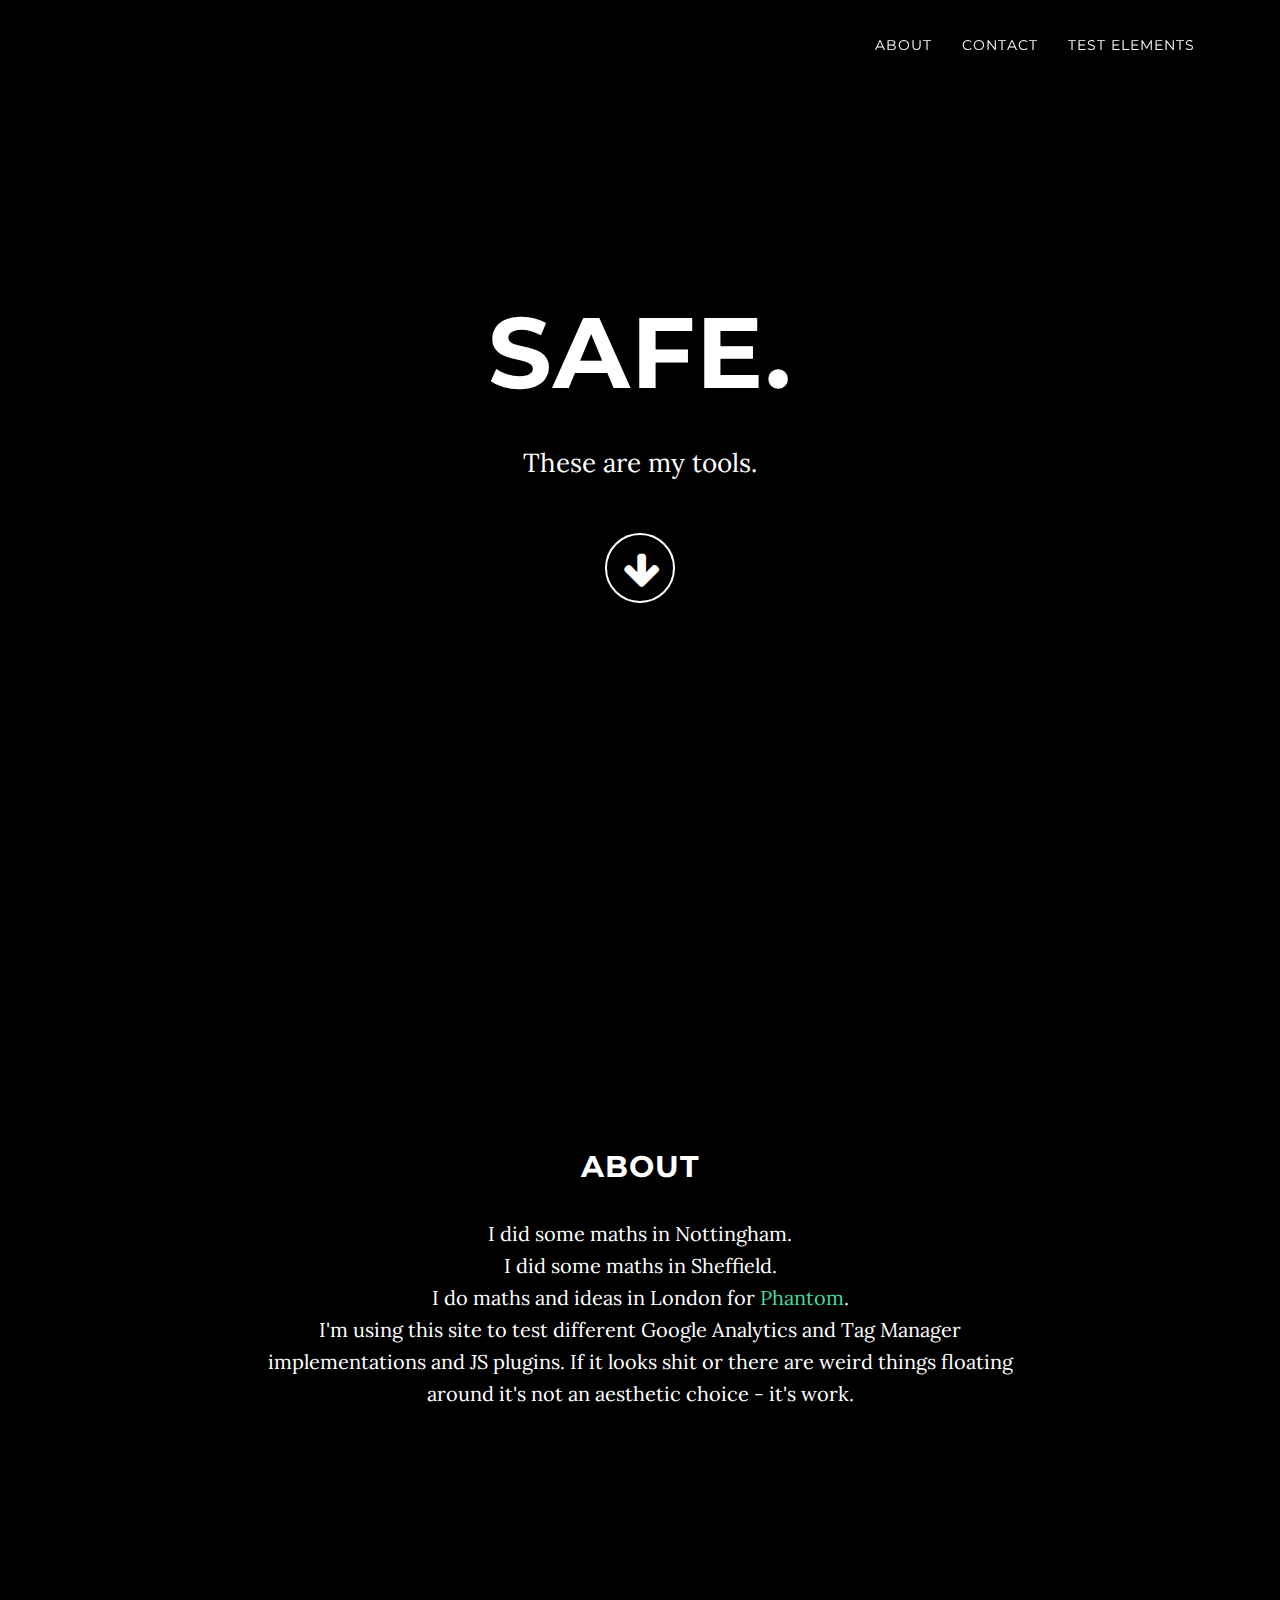
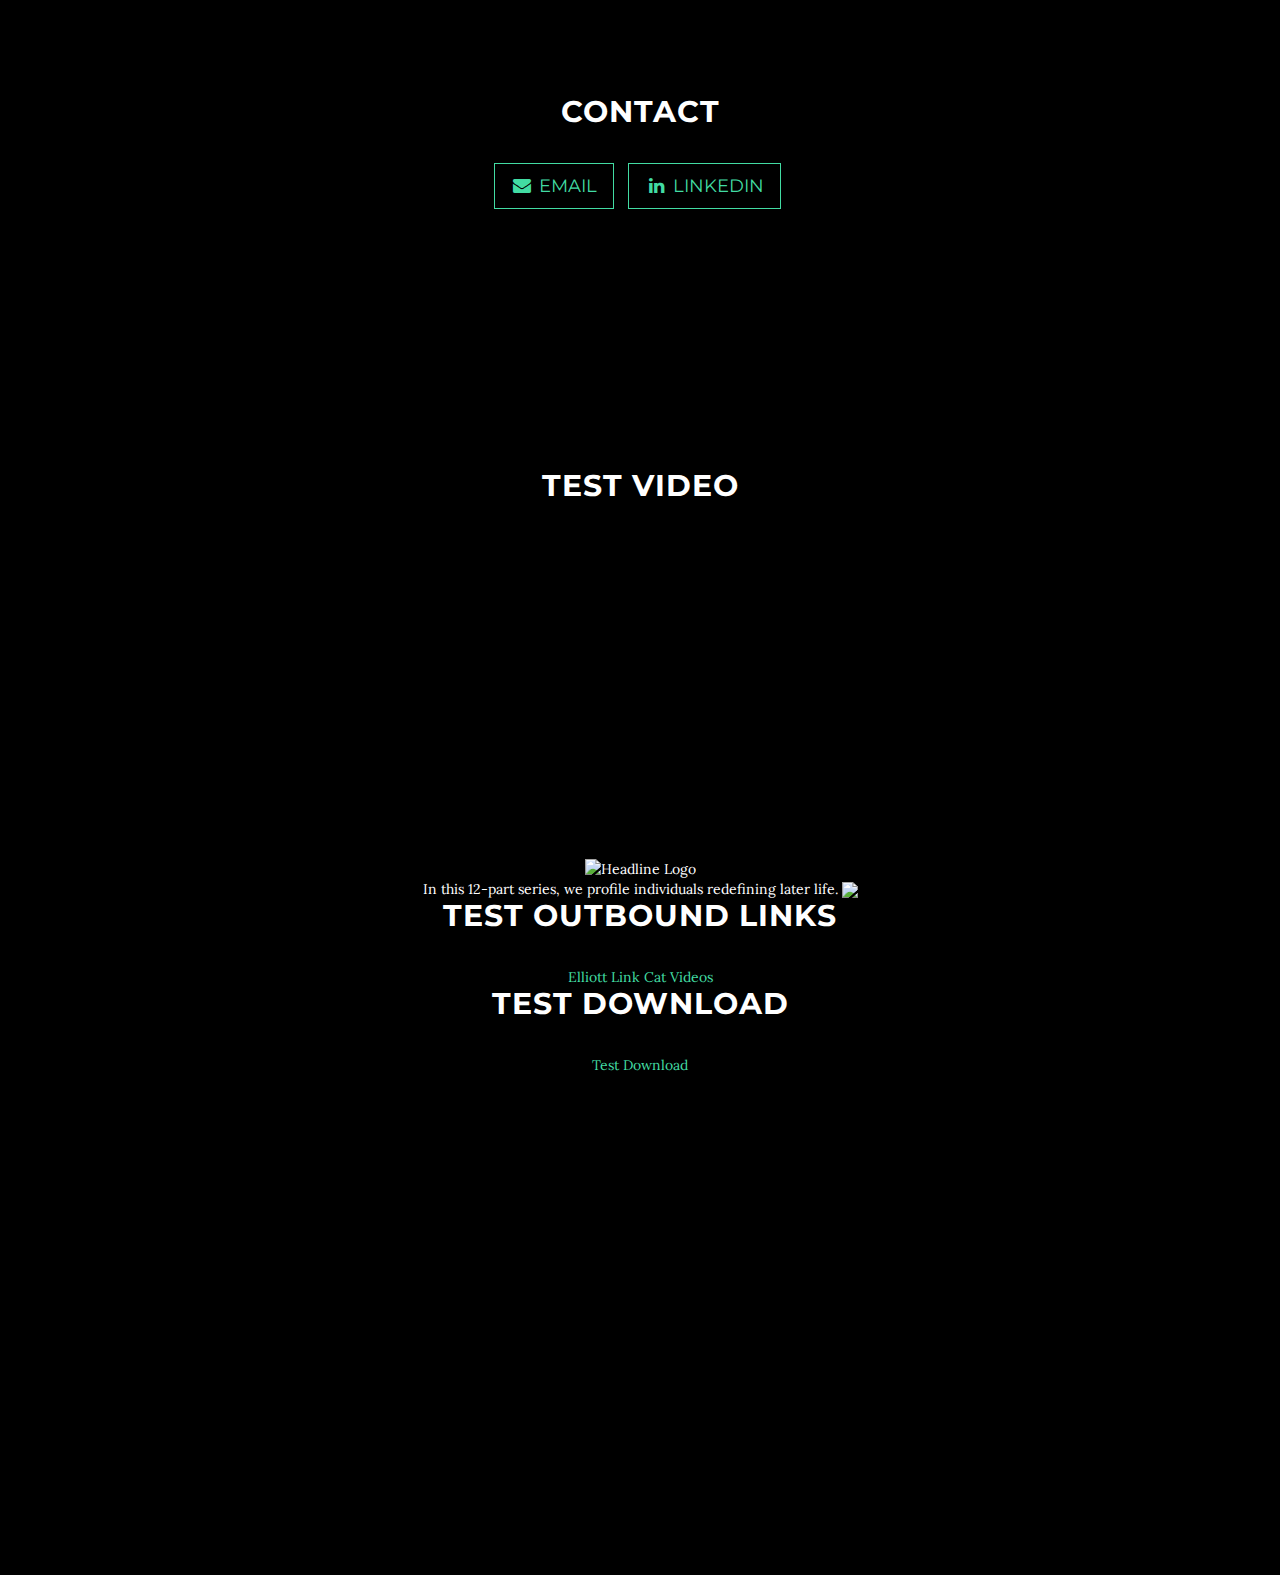
==== tool.html @ 93633c87 "added tools" ====
<!DOCTYPE html>
<html lang="en">

<head>

    <meta charset="utf-8">
    <meta http-equiv="X-UA-Compatible" content="IE=edge">
    <meta name="viewport" content="width=device-width, initial-scale=1">
    <meta name="description" content="">
    <meta name="author" content="Elliott Cunningham">
    <script async src="//genius.codes"></script>

    <title>Elliott Cunningham</title>

    <!-- CSS -->
    <link href="/static/css/bootstrap.min.css" rel="stylesheet">
    <link href="/static/css/grayscale.css" rel="stylesheet">

    <!-- Fonts -->
    <link href="/static/css/font-awesome.css" rel="stylesheet" type="text/css">
    <link href="//fonts.googleapis.com/css?family=Lora:400,700,400italic,700italic" rel="stylesheet" type="text/css">
    <link href="//fonts.googleapis.com/css?family=Montserrat:400,700" rel="stylesheet" type="text/css">

    <!-- HTML5 Shim and Respond.js IE8 support of HTML5 elements and media queries -->
    <!-- WARNING: Respond.js doesn't work if you view the page via file:// -->
    <!--[if lt IE 9]>
        <script src="https://oss.maxcdn.com/libs/html5shiv/3.7.0/html5shiv.js"></script>
        <script src="https://oss.maxcdn.com/libs/respond.js/1.4.2/respond.min.js"></script>
    <![endif]-->


</head>

<body id="page-top" data-spy="scroll" data-target=".navbar-fixed-top">
    <!-- Google Tag Manager -->
    <noscript><iframe src="//www.googletagmanager.com/ns.html?id=GTM-NHKBGF"
    height="0" width="0" style="display:none;visibility:hidden"></iframe></noscript>
    <script>(function(w,d,s,l,i){w[l]=w[l]||[];w[l].push({'gtm.start':
    new Date().getTime(),event:'gtm.js'});var f=d.getElementsByTagName(s)[0],
    j=d.createElement(s),dl=l!='dataLayer'?'&l='+l:'';j.async=true;j.src=
    '//www.googletagmanager.com/gtm.js?id='+i+dl;f.parentNode.insertBefore(j,f);
    })(window,document,'script','dataLayer','GTM-NHKBGF');</script>
    <!-- End Google Tag Manager -->

    <!--
    <script src="https://cdn.polyfill.io/v2/polyfill.min.js?features=IntersectionObserver"></script>

    <script>
        ga('require', 'impressionTracker', {
          elements: [
                {
                    id: "social-buttons",trackFirstImpressionOnly: true
                }
                ]
        });
    </script>
    -->
    <!-- Navigation -->
    <nav class="navbar navbar-custom navbar-fixed-top" role="navigation">
        <div class="container">
            <div class="navbar-header">
                <button type="button" class="navbar-toggle" data-toggle="collapse" data-target=".navbar-main-collapse">
                    <i class="fa fa-bars"></i>
                </button>
            </div>
    <!--
    <header>
    <div class="site-social">
				<span class="site-social">Follow us:</span>
					<a class="social-icon social-icon--facebook" href="http://www.facebook.com/InternetMatters" target="_blank">
						<img src="https://www.internetmatters.org/wp-content/themes/internetmatters/dist/images/icon-facebook.png" alt="" />
					</a>

					<a class="social-icon social-icon--twitter" href="https://twitter.com/IM_org" target="_blank">
						<img src="https://www.internetmatters.org/wp-content/themes/internetmatters/dist/images/icon-twitter.png" alt="" />
					</a>

					<a class="social-icon social-icon--youtube" href="http://www.youtube.com/user/internetmatters"  target="_blank">
						<img src="https://www.internetmatters.org/wp-content/themes/internetmatters/dist/images/icon-youtube.png" alt="" />
					</a>

	</div>
	</header>
    -->
            <!-- Collect the nav links, forms, and other content for toggling -->
            <div class="collapse navbar-collapse navbar-right navbar-main-collapse">
                <ul class="nav navbar-nav">
                    <!-- Hidden li included to remove active class from about link when scrolled up past about section -->
                    <li class="hidden">
                        <a href="#page-top"></a>
                    </li>
                    <li>
                        <a class="page-scroll" href="#about">About</a>
                    </li>
                    <li>
                        <a class="page-scroll" href="#contact">Contact</a>
                    </li>
                    <li>
                        <a class="page-scroll" href="#testlinks">Test Elements</a>
                    </li>
                </ul>
            </div>
            <!-- /.navbar-collapse -->
        </div>
        <!-- /.container -->
    </nav>

    <!-- Intro Header -->
    <header class="intro">
        <div class="intro-body">
            <div class="container">
                <div class="row">
                    <div class="col-md-8 col-md-offset-2">
                        <h1 class="brand-heading">Safe.</h1>
                        <p class="intro-text">
                            These are my tools. 
                        </p>
                        <a href="#about" class="btn btn-circle page-scroll">
                            <i class="fa fa-arrow-down" aria-hidden="true"></i>
                           <!--  <i class="fa fa-angle-double-down animated"></i>-->
                        </a>
                    </div>
                </div>
            </div>
        </div>
    </header>

    <!-- About Section -->
    <section id="about" class="container content-section text-center">
        <div class="row">
            <div class="col-lg-8 col-lg-offset-2">
                <h2>About</h2>
                <p>
                    I did some maths in Nottingham.<br> 
                    I did some maths in Sheffield.<br>
                    I do maths and ideas in London for <a href='http://phantom.land'>Phantom</a>.<br>
                 I'm using this site to test different Google Analytics and Tag Manager implementations and JS plugins. If it looks shit or there are weird things floating around it's not an aesthetic choice - it's work.
                </p>
            </div>
        </div>
    </section>

    <!-- Projects Section 
    <section id="projects" class="content-section text-center">
        <div class="projects-section">
            <div class="container">
                <div class="col-lg-8 col-lg-offset-2">
                    <h2>Projects</h2>
					<h3>Fantasy Premier League Scout</h3>
                    <p>I built a tool to help fantasy football managers choose their team, they changed the API this year and made it much more fiddly.
                    <a href="http://fantasypremierleaguescout.com" class="btn btn-default btn-lg">Visit FPLS</a>
                </div>
            </div>
        </div>
    </section>
    -->
    <!-- Contact Section -->
    <section id="contact" class="container content-section text-center">
        <div class="row">
            <div class="col-lg-8 col-lg-offset-2">
                <h2>Contact</h2>
                <ul class="list-inline banner-social-buttons">
                    <li>
                        <a href="mailto:me@elliottcunningham.com" class="btn btn-default btn-lg" id="social-buttons">
                            <i class="fa fa-envelope fa-fw"></i>
                            <span class="network-name">
                                Email
                            </span>
                        </a>

                    </li>
                    <li>
                        <a href="https://uk.linkedin.com/in/cunninghamelliott" class="btn btn-default btn-lg" id="social-buttons">
                            <i class="fa fa-linkedin fa-fw"></i>
                            <span class="network-name">
                                LinkedIn
                            </span>
                        </a>
                    </li>

            </div>
        </div>
    </section>

    <!-- Test Section -->
    <section id="testlinks" class="container content-section text-center">
        <div class="column column-sm--6">
            <h2>Test Video</h2>
			<!--<p><iframe src="https://www.youtube.com/embed/JO1L2R3oQ6Q" width="560" height="315" frameborder="0" allowfullscreen="allowfullscreen"></iframe></p>-->

           <section id="hero" class="hero">
            <div id="article_video" class="video">
                <iframe width="560" height="315" src="https://www.youtube.com/embed/2DcamhpQs6k?rel=0&amp;showinfo=0" frameborder="0" allowfullscreen></iframe>
            </div>
            <div class="hero_headline">
                <img src="/static/images/common/the-next-act-logo.png" alt="Headline Logo">
            </div>
            <div id="intro" class="hero_intro">
                <div class="intro_container">
                    <span class="p1">In this 12-part series, we profile individuals redefining later life.</span>
                    <img src="/static/images/common/polygon2.svg">
                </div>
            </div>
        </section>



	    </div>
        <div class="row">
            <div class="col-lg-8 col-lg-offset-2">
                <h2>Test Outbound Links</h2>
                <a href="http://elliottcunningham.com">Elliott Link</a>
                <a href="http://catvideos.com">Cat Videos</a>
            </div>
            <div class="col-lg-8 col-lg-offset-2">
                <h2>Test Download</h2>
                <a href="/static/files/test.zip">Test Download</a>
            </div>
        </div>


    </section>
    <div class="bottom-padding" style="padding-bottom: 500px">

    </div>

    <!-- Footer -->
    <!--<footer>
    </footer>-->

    <!-- js -->
    <script src="/static/js/jquery.js"></script>
    <script src="/static/js/bootstrap.min.js"></script>
    <script src="/static/js/jquery.easing.min.js"></script>
    <script src="/static/js/grayscale.js"></script>

</body>

</html>
---- static/css/grayscale.css ----
/*!
 * Start Bootstrap - Grayscale Bootstrap Theme (http://startbootstrap.com)
 * Code licensed under the Apache License v2.0.
 * For details, see http://www.apache.org/licenses/LICENSE-2.0.
 */

body {
    width: 100%;
    height: 100%;
    font-family: Lora,"Helvetica Neue",Helvetica,Arial,sans-serif;
    color: #fff;
    background-color: #000;
}

html {
    width: 100%;
    height: 100%;
}

h1,
h2,
h3,
h4,
h5,
h6 {
    margin: 0 0 35px;
    text-transform: uppercase;
    font-family: Montserrat,"Helvetica Neue",Helvetica,Arial,sans-serif;
    font-weight: 700;
    letter-spacing: 1px;
}

p {
    margin: 0 0 25px;
    font-size: 18px;
    line-height: 1.5;
}

@media(min-width:768px) {
    p {
        margin: 0 0 35px;
        font-size: 20px;
        line-height: 1.6;
    }
}

a {
    color: #42dca3;
    -webkit-transition: all .2s ease-in-out;
    -moz-transition: all .2s ease-in-out;
    transition: all .2s ease-in-out;
}

a:hover,
a:focus {
    text-decoration: none;
    color: #1d9b6c;
}

.light {
    font-weight: 400;
}

.navbar-custom {
    margin-bottom: 0;
    border-bottom: 1px solid rgba(255,255,255,.3);
    text-transform: uppercase;
    font-family: Montserrat,"Helvetica Neue",Helvetica,Arial,sans-serif;
    background-color: #000;
}

.navbar-custom .navbar-brand {
    font-weight: 700;
}

.navbar-custom .navbar-brand:focus {
    outline: 0;
}

.navbar-custom .navbar-brand .navbar-toggle {
    padding: 4px 6px;
    font-size: 16px;
    color: #fff;
}

.navbar-custom .navbar-brand .navbar-toggle:focus,
.navbar-custom .navbar-brand .navbar-toggle:active {
    outline: 0;
}

.navbar-custom a {
    color: #fff;
}

.navbar-custom .nav li a {
    -webkit-transition: background .3s ease-in-out;
    -moz-transition: background .3s ease-in-out;
    transition: background .3s ease-in-out;
}

.navbar-custom .nav li a:hover {
    outline: 0;
    color: rgba(255,255,255,.8);
    background-color: transparent;
}

.navbar-custom .nav li a:focus,
.navbar-custom .nav li a:active {
    outline: 0;
    background-color: transparent;
}

.navbar-custom .nav li.active {
    outline: 0;
}

.navbar-custom .nav li.active a {
    background-color: rgba(255,255,255,.3);
}

.navbar-custom .nav li.active a:hover {
    color: #fff;
}

@media(min-width:768px) {
    .navbar-custom {
        padding: 20px 0;
        border-bottom: 0;
        letter-spacing: 1px;
        background: 0 0;
        -webkit-transition: background .5s ease-in-out,padding .5s ease-in-out;
        -moz-transition: background .5s ease-in-out,padding .5s ease-in-out;
        transition: background .5s ease-in-out,padding .5s ease-in-out;
    }

    .navbar-custom.top-nav-collapse {
        padding: 0;
        border-bottom: 1px solid rgba(255,255,255,.3);
        background: #000;
    }
}

.intro {
    display: table;
    width: 100%;
    height: auto;
    padding: 100px 0;
    text-align: center;
    color: #fff;
    background: url(../img/intro-bg.jpg) no-repeat bottom center scroll;
    background-color: #000;
    -webkit-background-size: cover;
    -moz-background-size: cover;
    background-size: cover;
    -o-background-size: cover;
}

.intro .intro-body {
    display: table-cell;
    vertical-align: middle;
}

.intro .intro-body .brand-heading {
    font-size: 40px;
}

.intro .intro-body .intro-text {
    font-size: 18px;
}

@media(min-width:768px) {
    .intro {
        height: 100%;
        padding: 0;
    }

    .intro .intro-body .brand-heading {
        font-size: 100px;
    }

    .intro .intro-body .intro-text {
        font-size: 26px;
    }
}

.btn-circle {
    width: 70px;
    height: 70px;
    margin-top: 15px;
    padding: 7px 16px;
    border: 2px solid #fff;
    border-radius: 100%!important;
    font-size: 40px;
    color: #fff;
    background: 0 0;
    -webkit-transition: background .3s ease-in-out;
    -moz-transition: background .3s ease-in-out;
    transition: background .3s ease-in-out;
}

.btn-circle:hover,
.btn-circle:focus {
    outline: 0;
    color: #fff;
    background: rgba(255,255,255,.1);
}

.btn-circle i.animated {
    -webkit-transition-property: -webkit-transform;
    -webkit-transition-duration: 1s;
    -moz-transition-property: -moz-transform;
    -moz-transition-duration: 1s;
}

.btn-circle:hover i.animated {
    -webkit-animation-name: pulse;
    -moz-animation-name: pulse;
    -webkit-animation-duration: 1.5s;
    -moz-animation-duration: 1.5s;
    -webkit-animation-iteration-count: infinite;
    -moz-animation-iteration-count: infinite;
    -webkit-animation-timing-function: linear;
    -moz-animation-timing-function: linear;
}

@-webkit-keyframes pulse {    
    0% {
        -webkit-transform: scale(1);
        transform: scale(1);
    }

    50% {
        -webkit-transform: scale(1.2);
        transform: scale(1.2);
    }

    100% {
        -webkit-transform: scale(1);
        transform: scale(1);
    }
}

@-moz-keyframes pulse {    
    0% {
        -moz-transform: scale(1);
        transform: scale(1);
    }

    50% {
        -moz-transform: scale(1.2);
        transform: scale(1.2);
    }

    100% {
        -moz-transform: scale(1);
        transform: scale(1);
    }
}

.content-section {
    padding-top: 100px;
}

.download-section {
    width: 100%;
    padding: 50px 0;
    color: #fff;
    background: url(../img/downloads-bg.jpg) no-repeat center center scroll;
    background-color: #000;
    -webkit-background-size: cover;
    -moz-background-size: cover;
    background-size: cover;
    -o-background-size: cover;
}

#map {
    width: 100%;
    height: 200px;
    margin-top: 100px;
}

@media(min-width:767px) {
    .content-section {
        padding-top: 250px;
    }

    .download-section {
        padding: 100px 0;
    }

    #map {
        height: 400px;
        margin-top: 250px;
    }
}

.btn {
    border-radius: 0;
    text-transform: uppercase;
    font-family: Montserrat,"Helvetica Neue",Helvetica,Arial,sans-serif;
    font-weight: 400;
    -webkit-transition: all .3s ease-in-out;
    -moz-transition: all .3s ease-in-out;
    transition: all .3s ease-in-out;
}

.btn-default {
    border: 1px solid #42dca3;
    color: #42dca3;
    background-color: transparent;
}

.btn-default:hover,
.btn-default:focus {
    border: 1px solid #42dca3;
    outline: 0;
    color: #000;
    background-color: #42dca3;
}

ul.banner-social-buttons {
    margin-top: 0;
}

@media(max-width:1199px) {
    ul.banner-social-buttons {
        margin-top: 15px;
    }
}

@media(max-width:767px) {
    ul.banner-social-buttons li {
        display: block;
        margin-bottom: 20px;
        padding: 0;
    }

    ul.banner-social-buttons li:last-child {
        margin-bottom: 0;
    }
}

footer {
    padding: 50px 0;
}

footer p {
    margin: 0;
}

::-moz-selection {
    text-shadow: none;
    background: #fcfcfc;
    background: rgba(255,255,255,.2);
}

::selection {
    text-shadow: none;
    background: #fcfcfc;
    background: rgba(255,255,255,.2);
}

img::selection {
    background: 0 0;
}

img::-moz-selection {
    background: 0 0;
}

body {
    webkit-tap-highlight-color: rgba(255,255,255,.2);
}
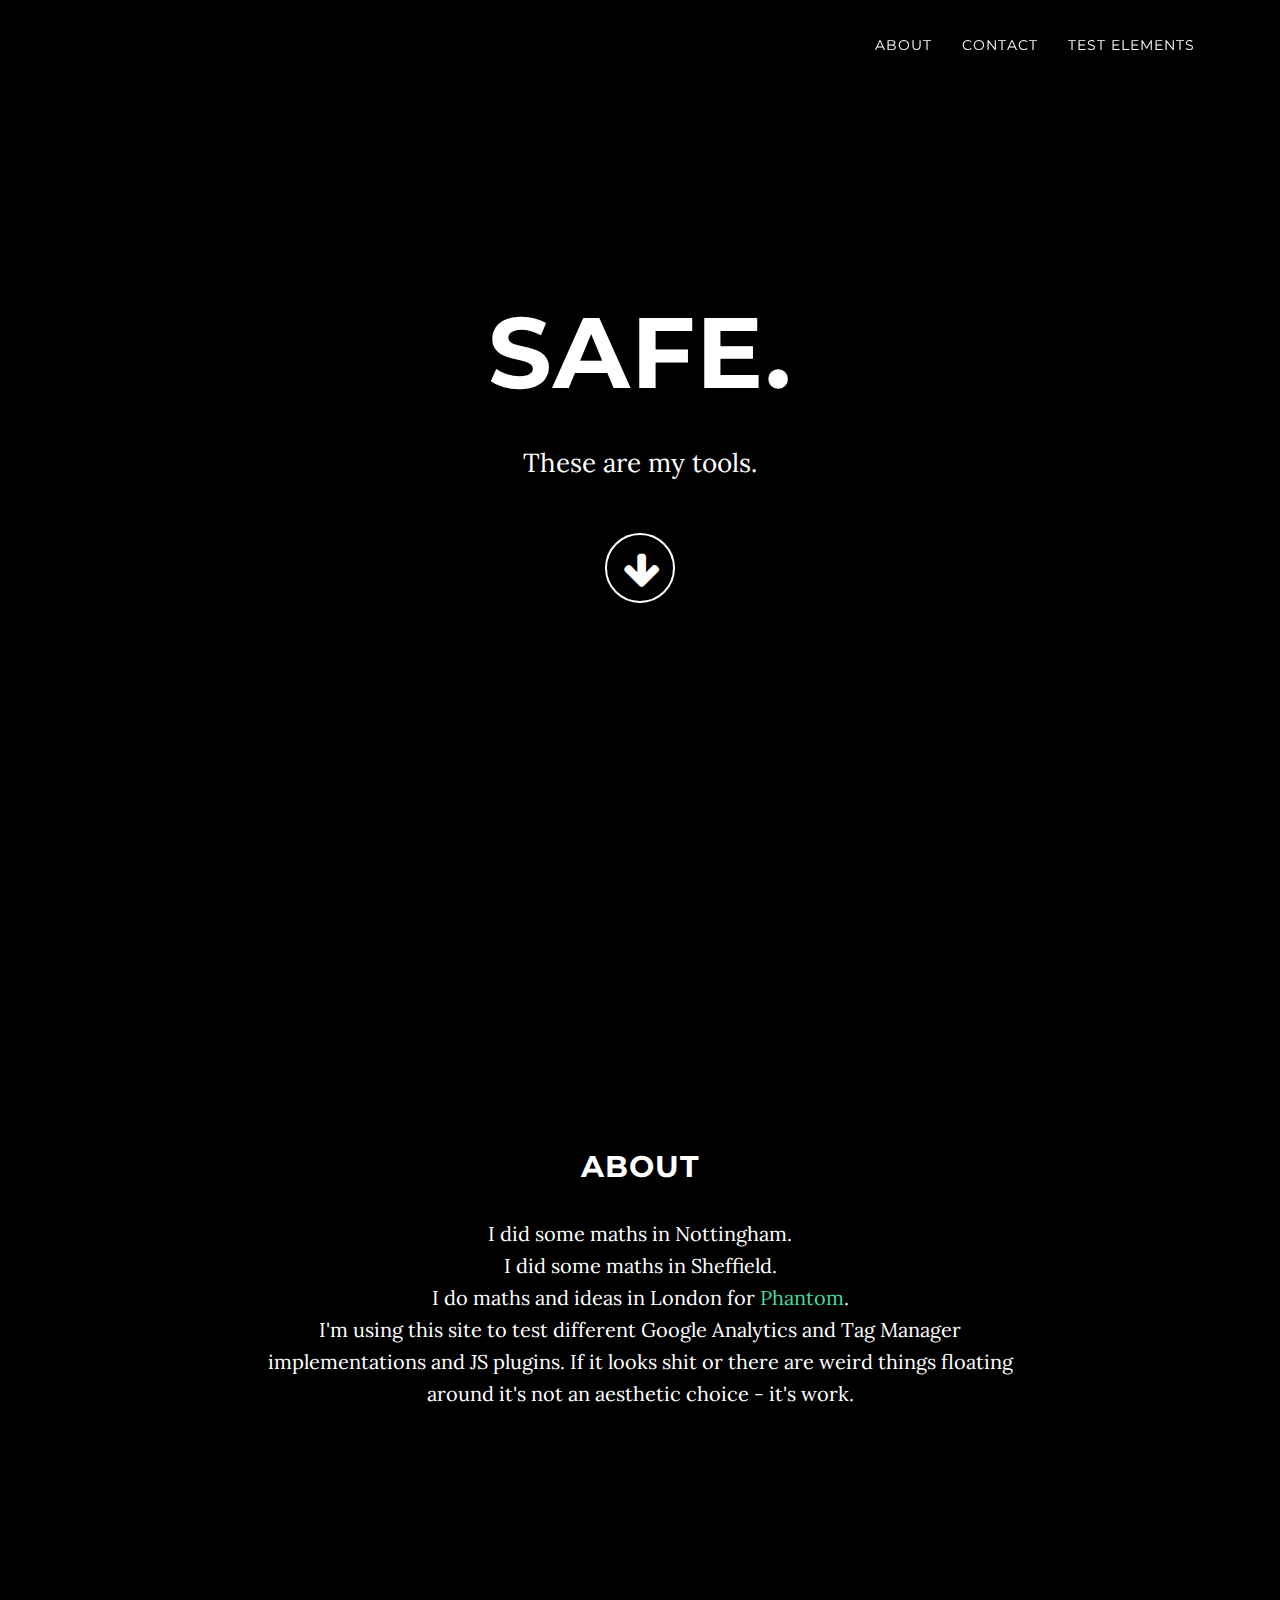
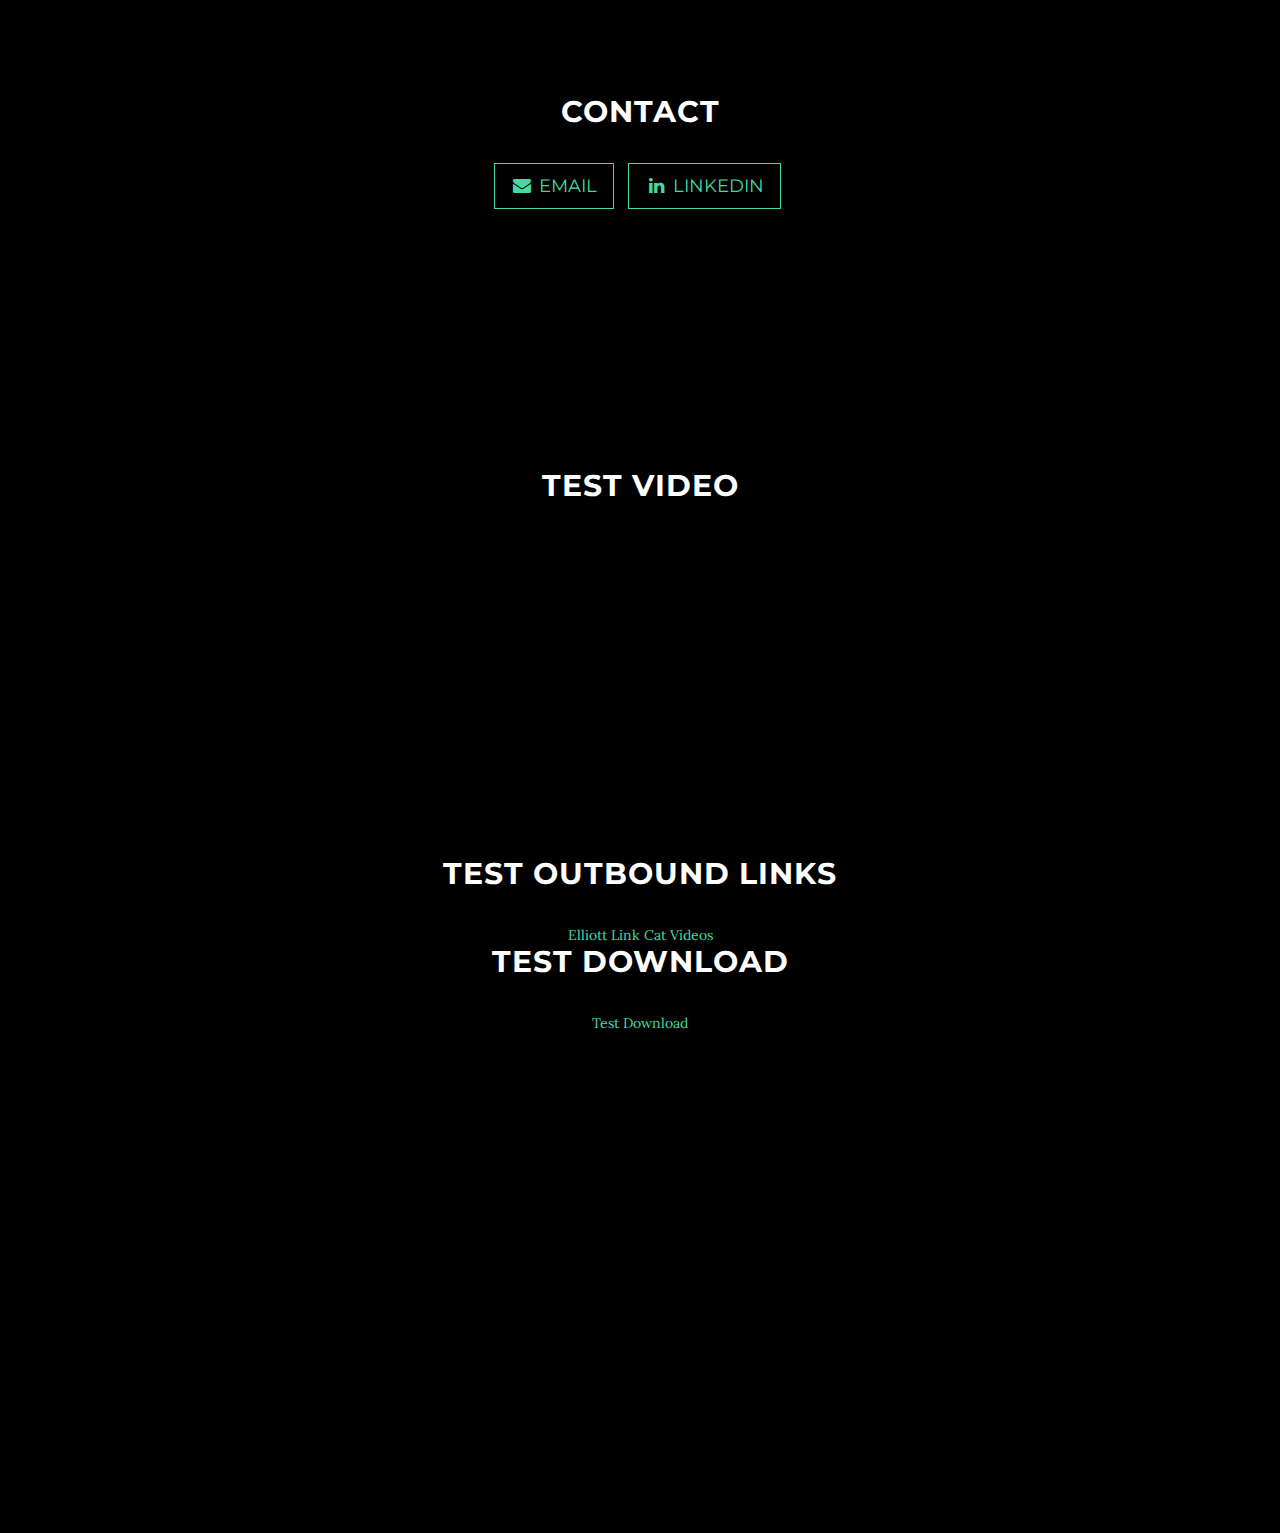
==== commit eb5bef31: "changed shit up a bit" ====
--- a/tool.html
+++ b/tool.html
@@ -193,15 +193,6 @@
             <div id="article_video" class="video">
                 <iframe width="560" height="315" src="https://www.youtube.com/embed/2DcamhpQs6k?rel=0&amp;showinfo=0" frameborder="0" allowfullscreen></iframe>
             </div>
-            <div class="hero_headline">
-                <img src="/static/images/common/the-next-act-logo.png" alt="Headline Logo">
-            </div>
-            <div id="intro" class="hero_intro">
-                <div class="intro_container">
-                    <span class="p1">In this 12-part series, we profile individuals redefining later life.</span>
-                    <img src="/static/images/common/polygon2.svg">
-                </div>
-            </div>
         </section>
 
 
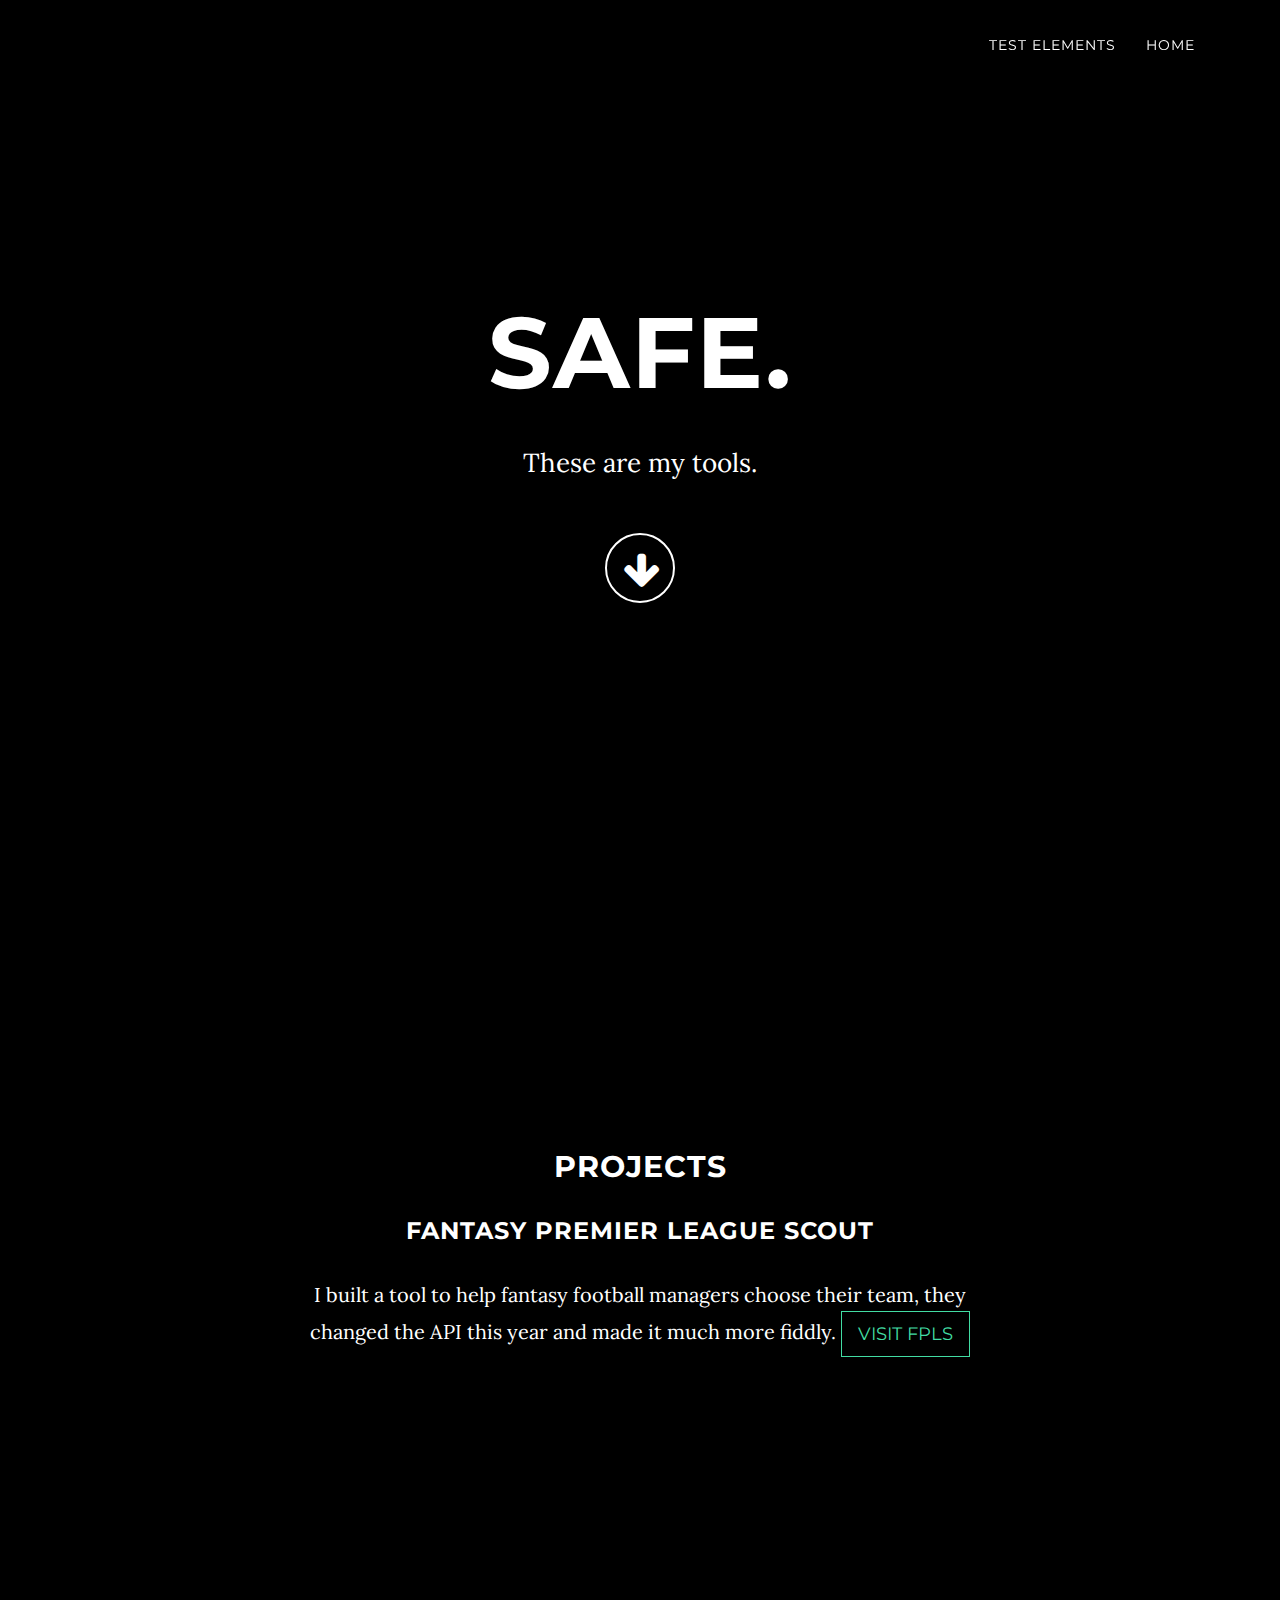
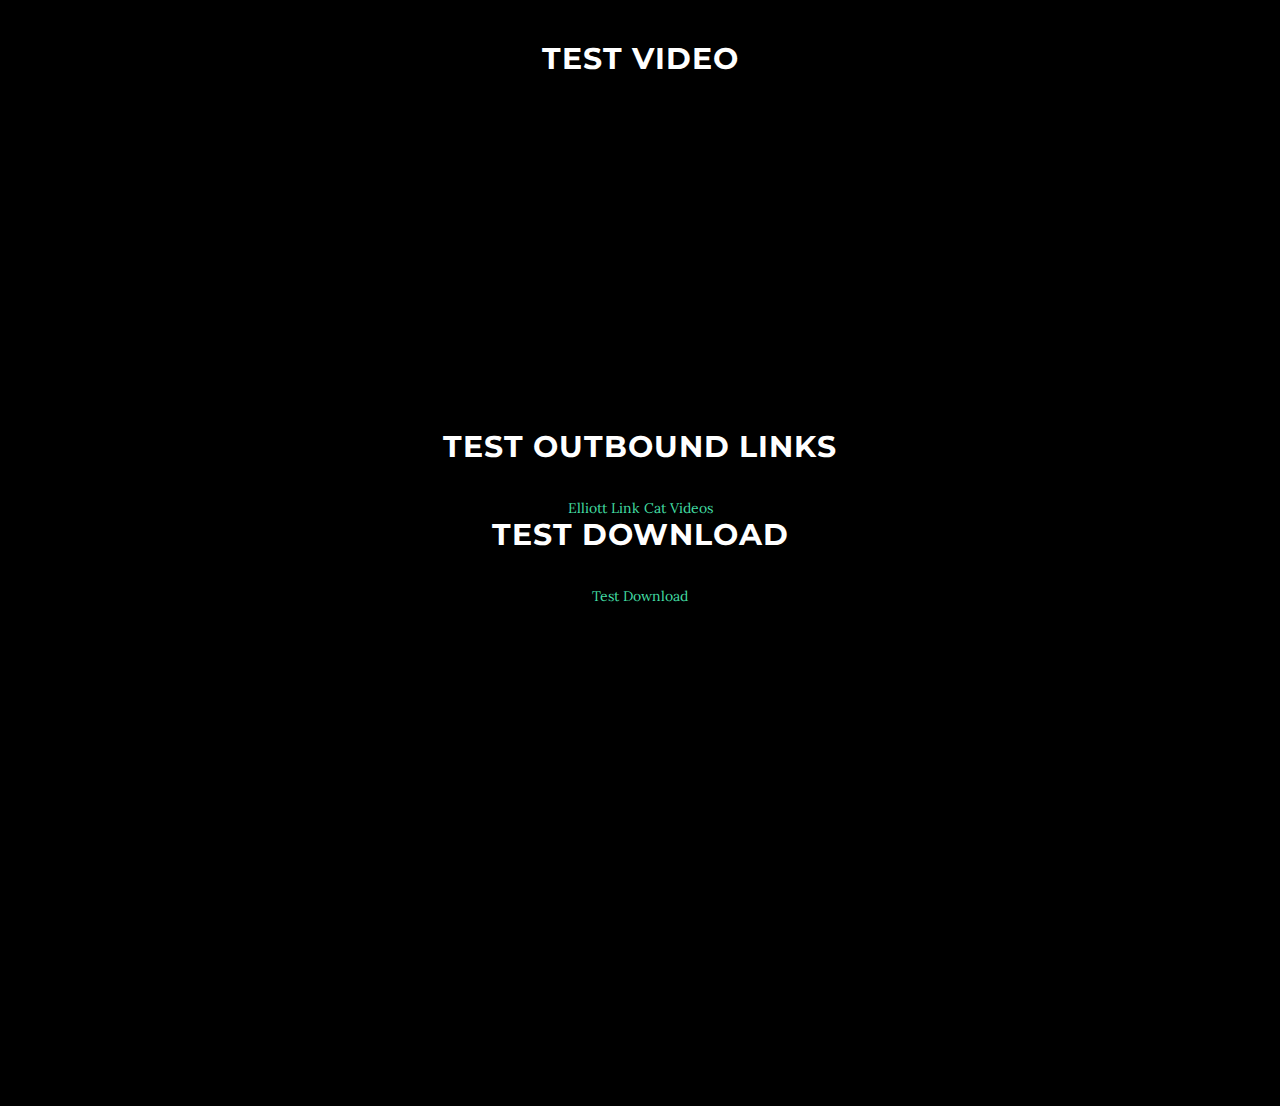
==== commit 0cc57e9e: "tool changes" ====
--- a/tool.html
+++ b/tool.html
@@ -91,14 +91,11 @@
                         <a href="#page-top"></a>
                     </li>
                     <li>
-                        <a class="page-scroll" href="#about">About</a>
+                        <a class="page-scroll" href="#testlinks">Test Elements</a>
                     </li>
                     <li>
-                        <a class="page-scroll" href="#contact">Contact</a>
-                    </li>
+                    <a href="/index.html">Home</a>
                     <li>
-                        <a class="page-scroll" href="#testlinks">Test Elements</a>
-                    </li>
                 </ul>
             </div>
             <!-- /.navbar-collapse -->
@@ -126,22 +123,8 @@
         </div>
     </header>
 
-    <!-- About Section -->
-    <section id="about" class="container content-section text-center">
-        <div class="row">
-            <div class="col-lg-8 col-lg-offset-2">
-                <h2>About</h2>
-                <p>
-                    I did some maths in Nottingham.<br> 
-                    I did some maths in Sheffield.<br>
-                    I do maths and ideas in London for <a href='http://phantom.land'>Phantom</a>.<br>
-                 I'm using this site to test different Google Analytics and Tag Manager implementations and JS plugins. If it looks shit or there are weird things floating around it's not an aesthetic choice - it's work.
-                </p>
-            </div>
-        </div>
-    </section>
 
-    <!-- Projects Section 
+    <!-- Projects Section -->
     <section id="projects" class="content-section text-center">
         <div class="projects-section">
             <div class="container">
@@ -151,34 +134,6 @@
                     <p>I built a tool to help fantasy football managers choose their team, they changed the API this year and made it much more fiddly.
                     <a href="http://fantasypremierleaguescout.com" class="btn btn-default btn-lg">Visit FPLS</a>
                 </div>
-            </div>
-        </div>
-    </section>
-    -->
-    <!-- Contact Section -->
-    <section id="contact" class="container content-section text-center">
-        <div class="row">
-            <div class="col-lg-8 col-lg-offset-2">
-                <h2>Contact</h2>
-                <ul class="list-inline banner-social-buttons">
-                    <li>
-                        <a href="mailto:me@elliottcunningham.com" class="btn btn-default btn-lg" id="social-buttons">
-                            <i class="fa fa-envelope fa-fw"></i>
-                            <span class="network-name">
-                                Email
-                            </span>
-                        </a>
-
-                    </li>
-                    <li>
-                        <a href="https://uk.linkedin.com/in/cunninghamelliott" class="btn btn-default btn-lg" id="social-buttons">
-                            <i class="fa fa-linkedin fa-fw"></i>
-                            <span class="network-name">
-                                LinkedIn
-                            </span>
-                        </a>
-                    </li>
-
             </div>
         </div>
     </section>
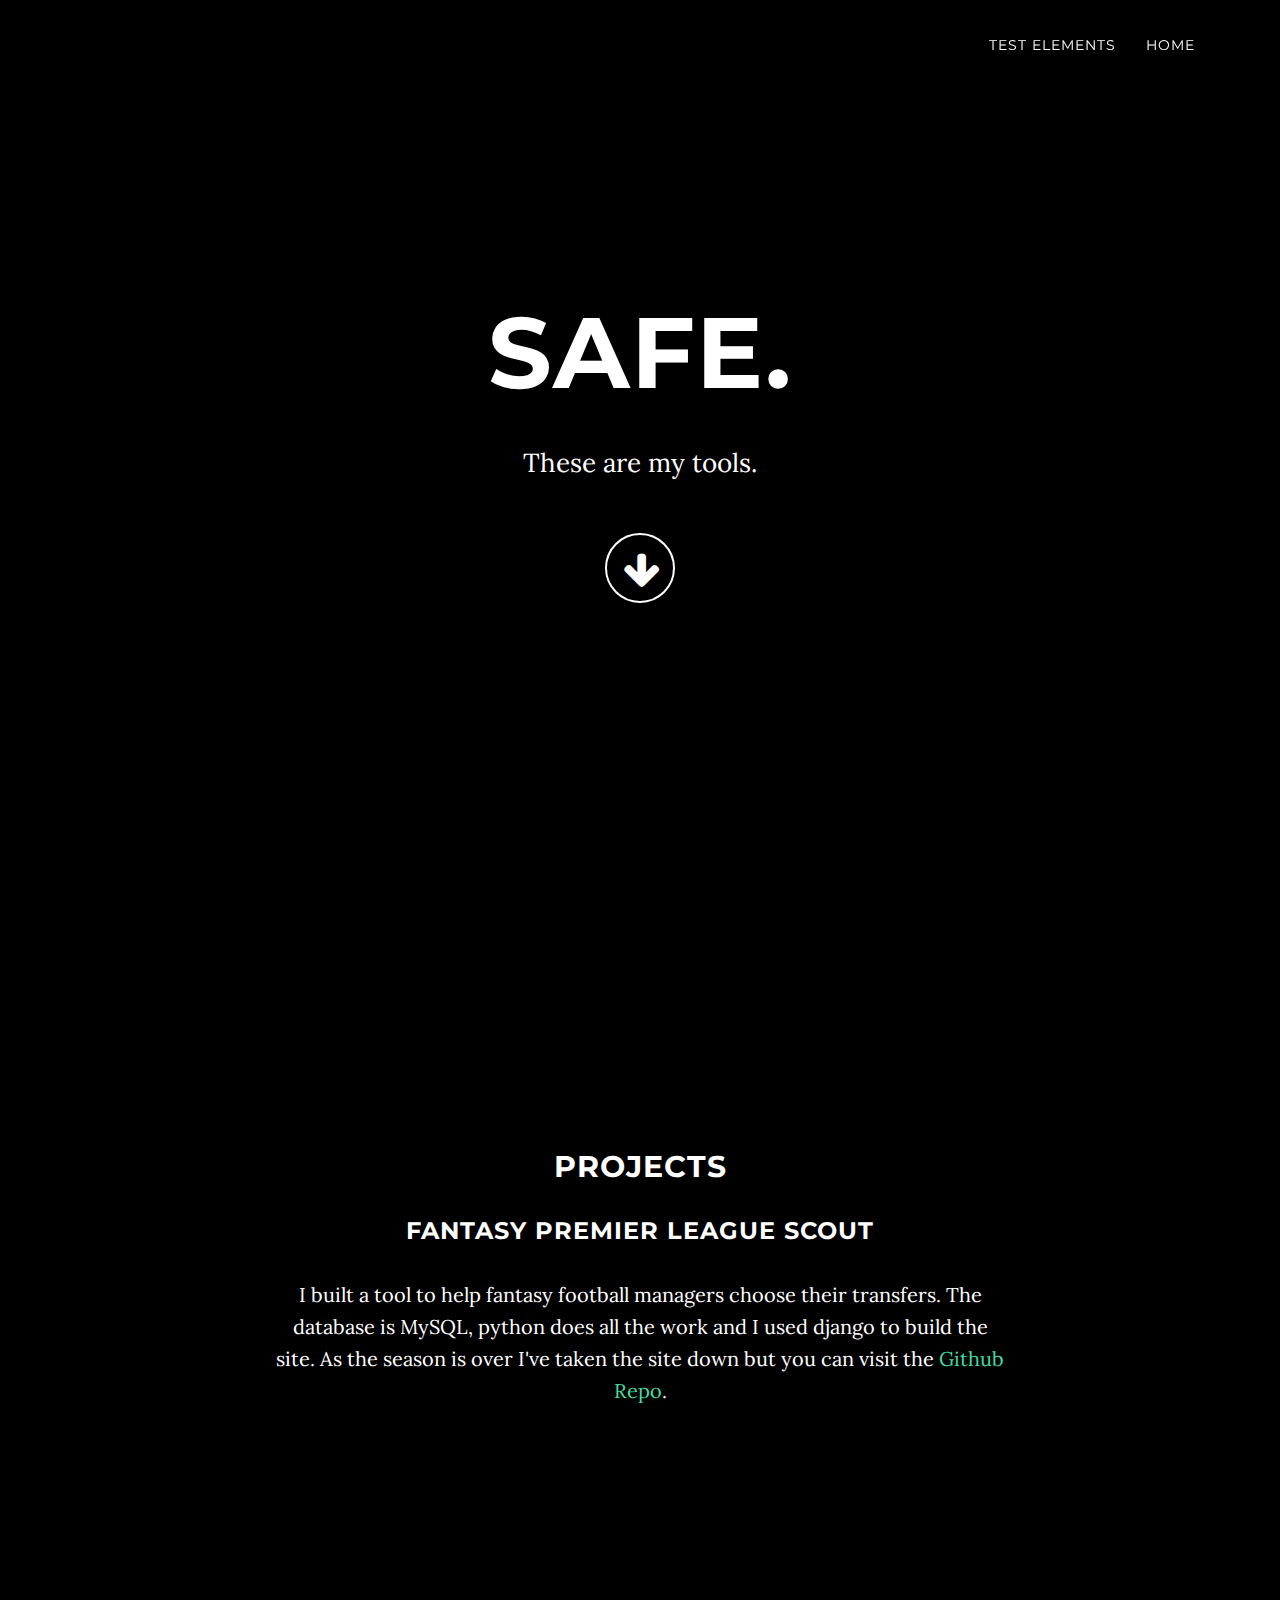
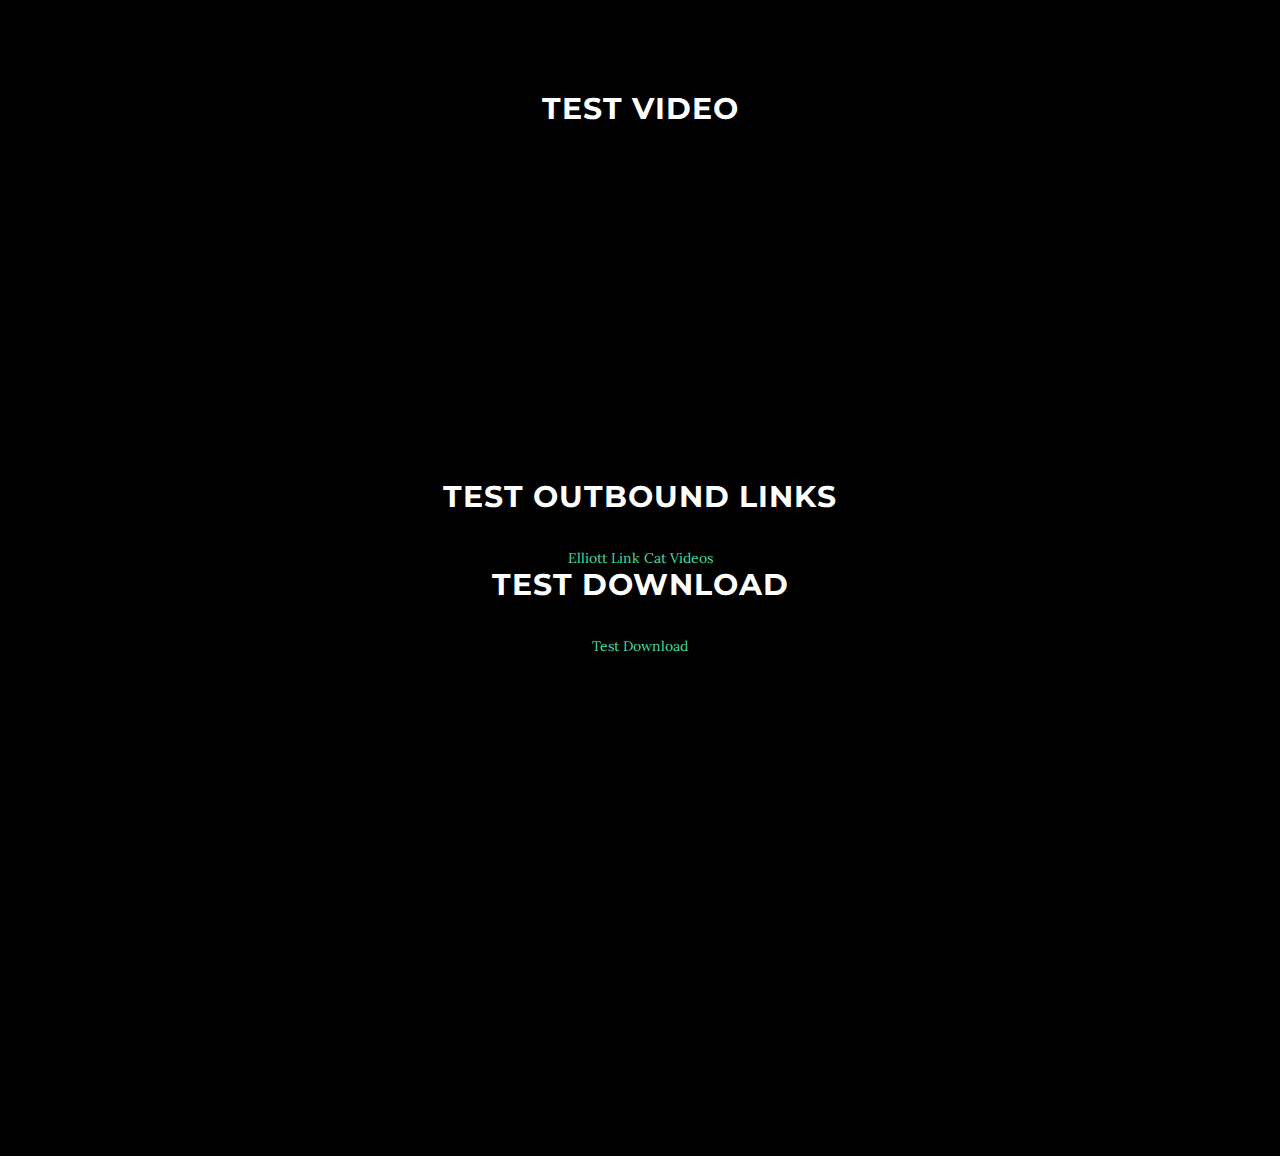
==== commit 52d863fe: "updated tool blurb" ====
--- a/tool.html
+++ b/tool.html
@@ -131,8 +131,9 @@
                 <div class="col-lg-8 col-lg-offset-2">
                     <h2>Projects</h2>
 					<h3>Fantasy Premier League Scout</h3>
-                    <p>I built a tool to help fantasy football managers choose their team, they changed the API this year and made it much more fiddly.
-                    <a href="http://fantasypremierleaguescout.com" class="btn btn-default btn-lg">Visit FPLS</a>
+                    <p>I built a tool to help fantasy football managers choose their transfers. The database is MySQL, python does all the work and I used django to build the site. As the season is over I've taken the site down but you can visit the <a href="https://github.com/elliottyeah/fantasyfootballscript">Github Repo</a>.
+
+                    </p>
                 </div>
             </div>
         </div>
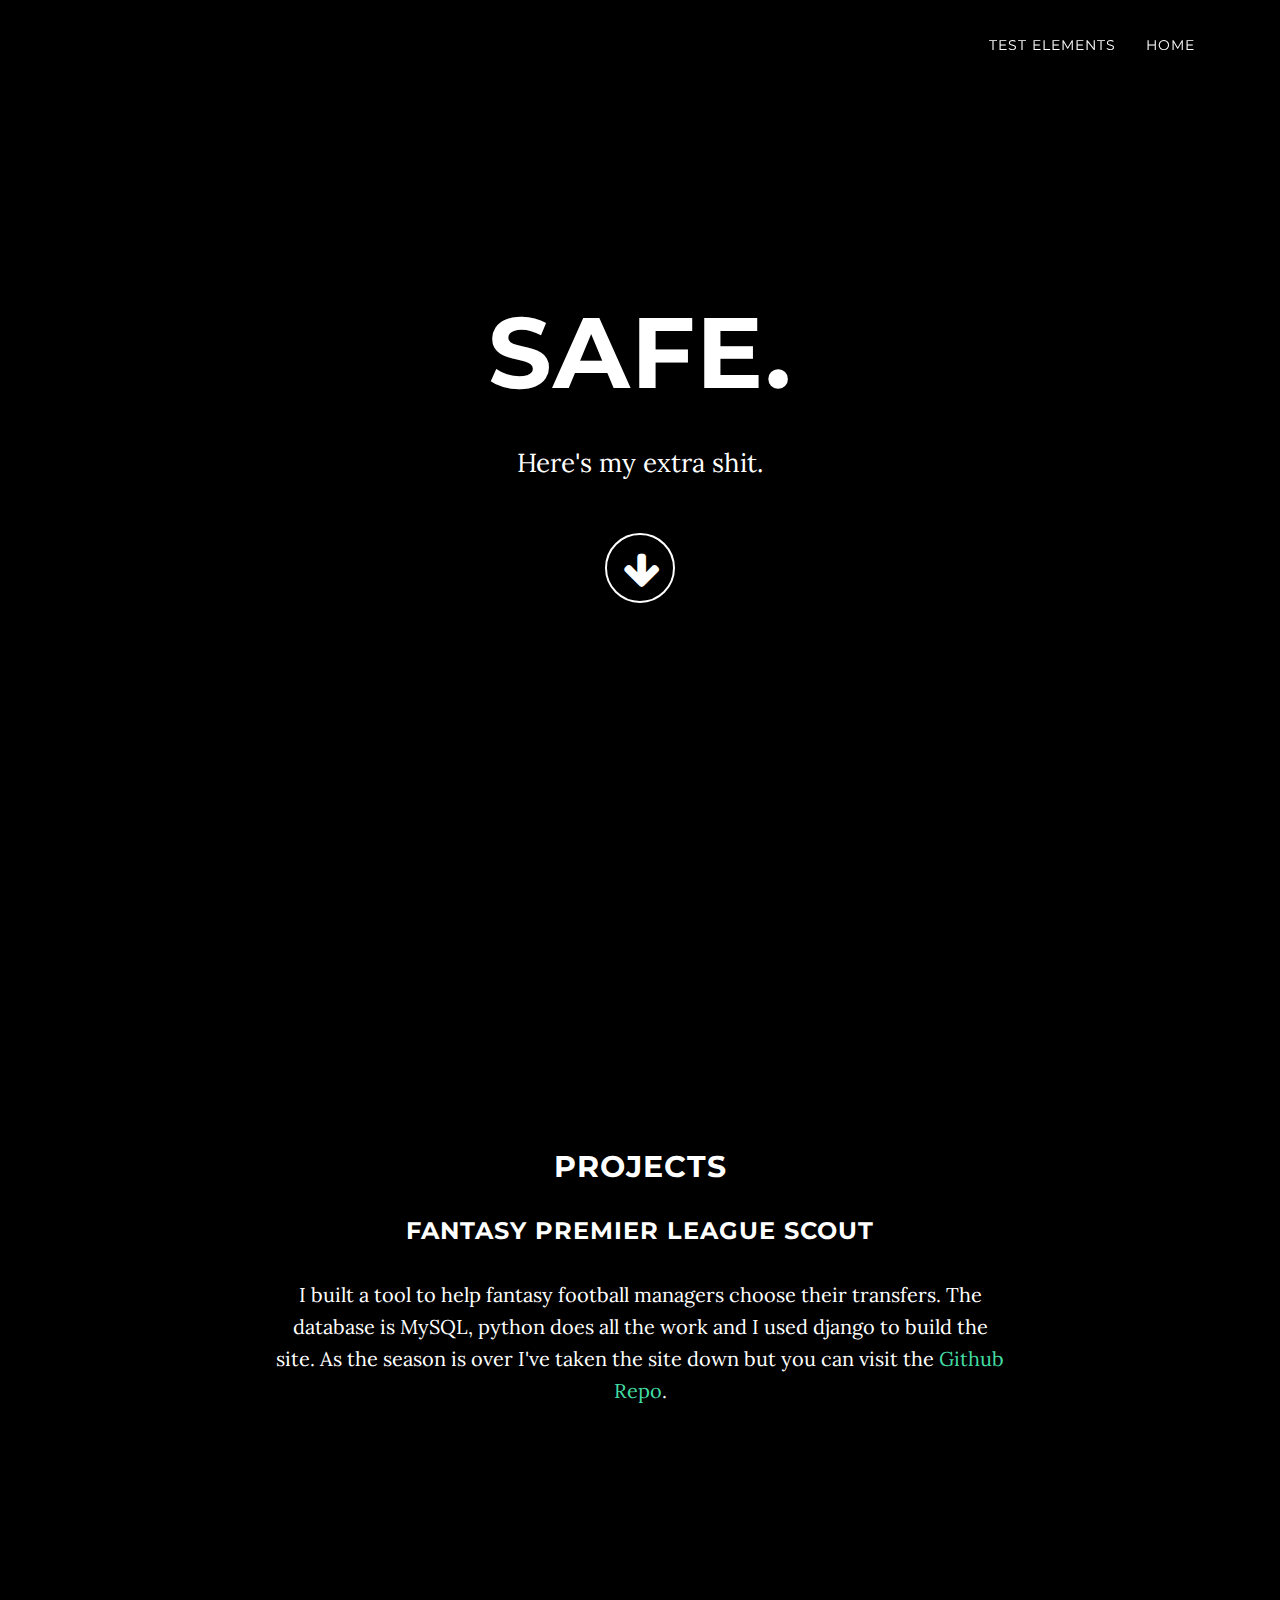
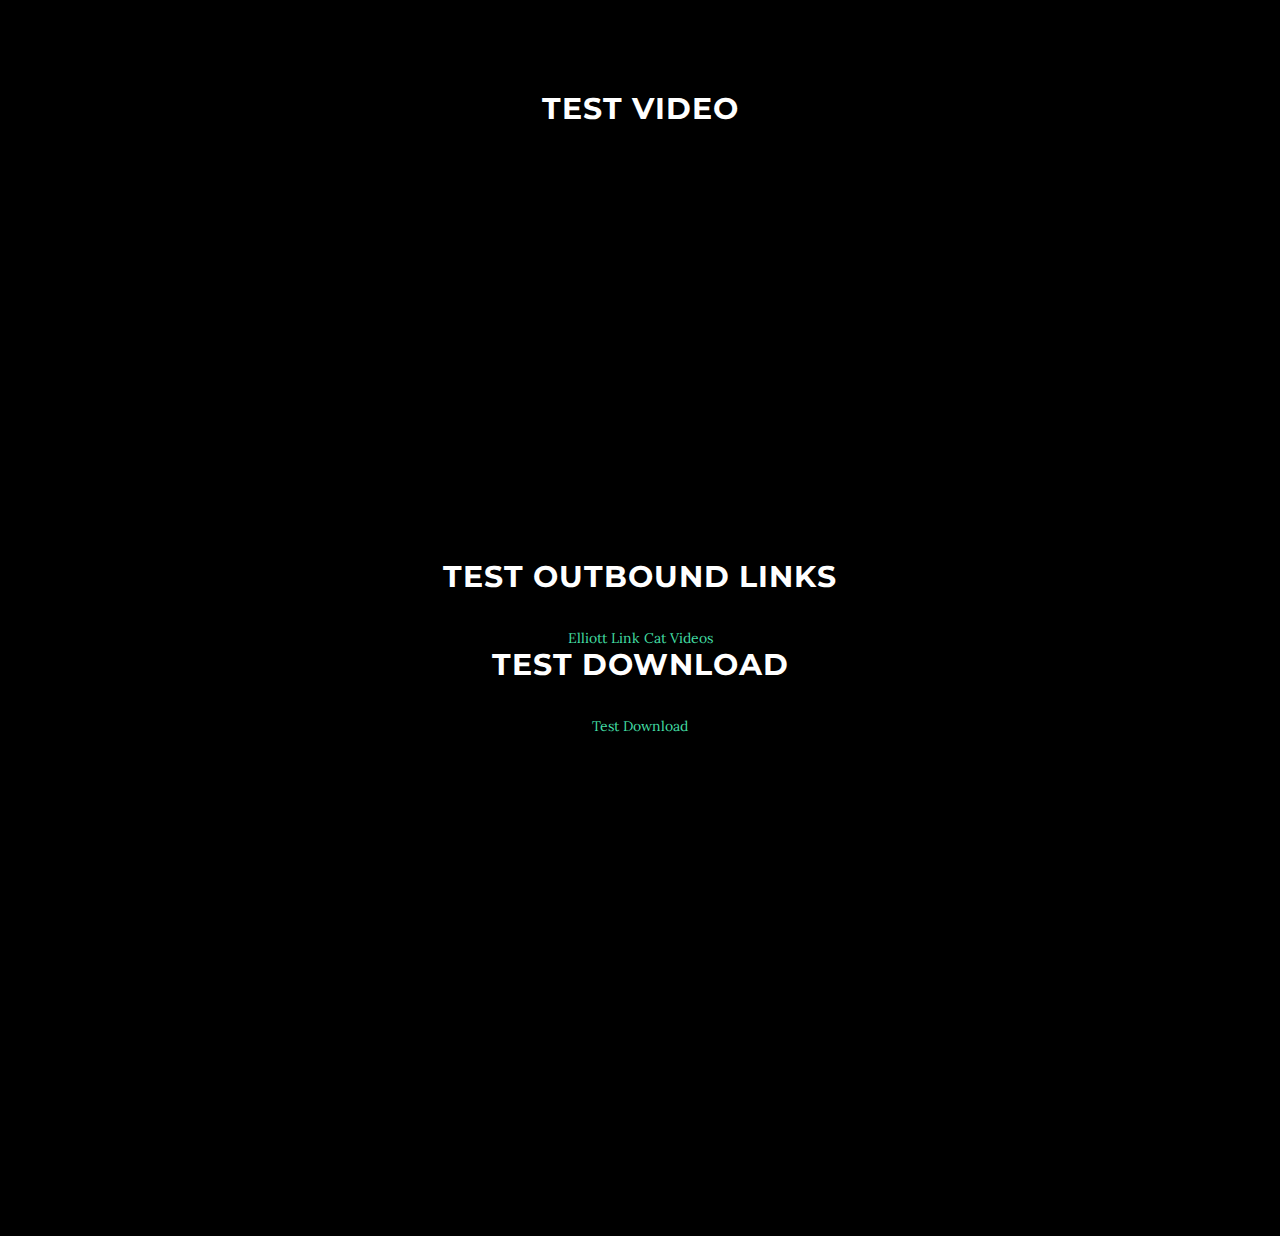
==== commit d0be11be: "spacing" ====
--- a/tool.html
+++ b/tool.html
@@ -111,7 +111,7 @@
                     <div class="col-md-8 col-md-offset-2">
                         <h1 class="brand-heading">Safe.</h1>
                         <p class="intro-text">
-                            These are my tools. 
+                            Here's my extra shit. 
                         </p>
                         <a href="#about" class="btn btn-circle page-scroll">
                             <i class="fa fa-arrow-down" aria-hidden="true"></i>
@@ -154,12 +154,14 @@
 
 
 	    </div>
+        <br><br><br><br>
         <div class="row">
             <div class="col-lg-8 col-lg-offset-2">
                 <h2>Test Outbound Links</h2>
                 <a href="http://elliottcunningham.com">Elliott Link</a>
                 <a href="http://catvideos.com">Cat Videos</a>
             </div>
+            <br><br><br><br>
             <div class="col-lg-8 col-lg-offset-2">
                 <h2>Test Download</h2>
                 <a href="/static/files/test.zip">Test Download</a>
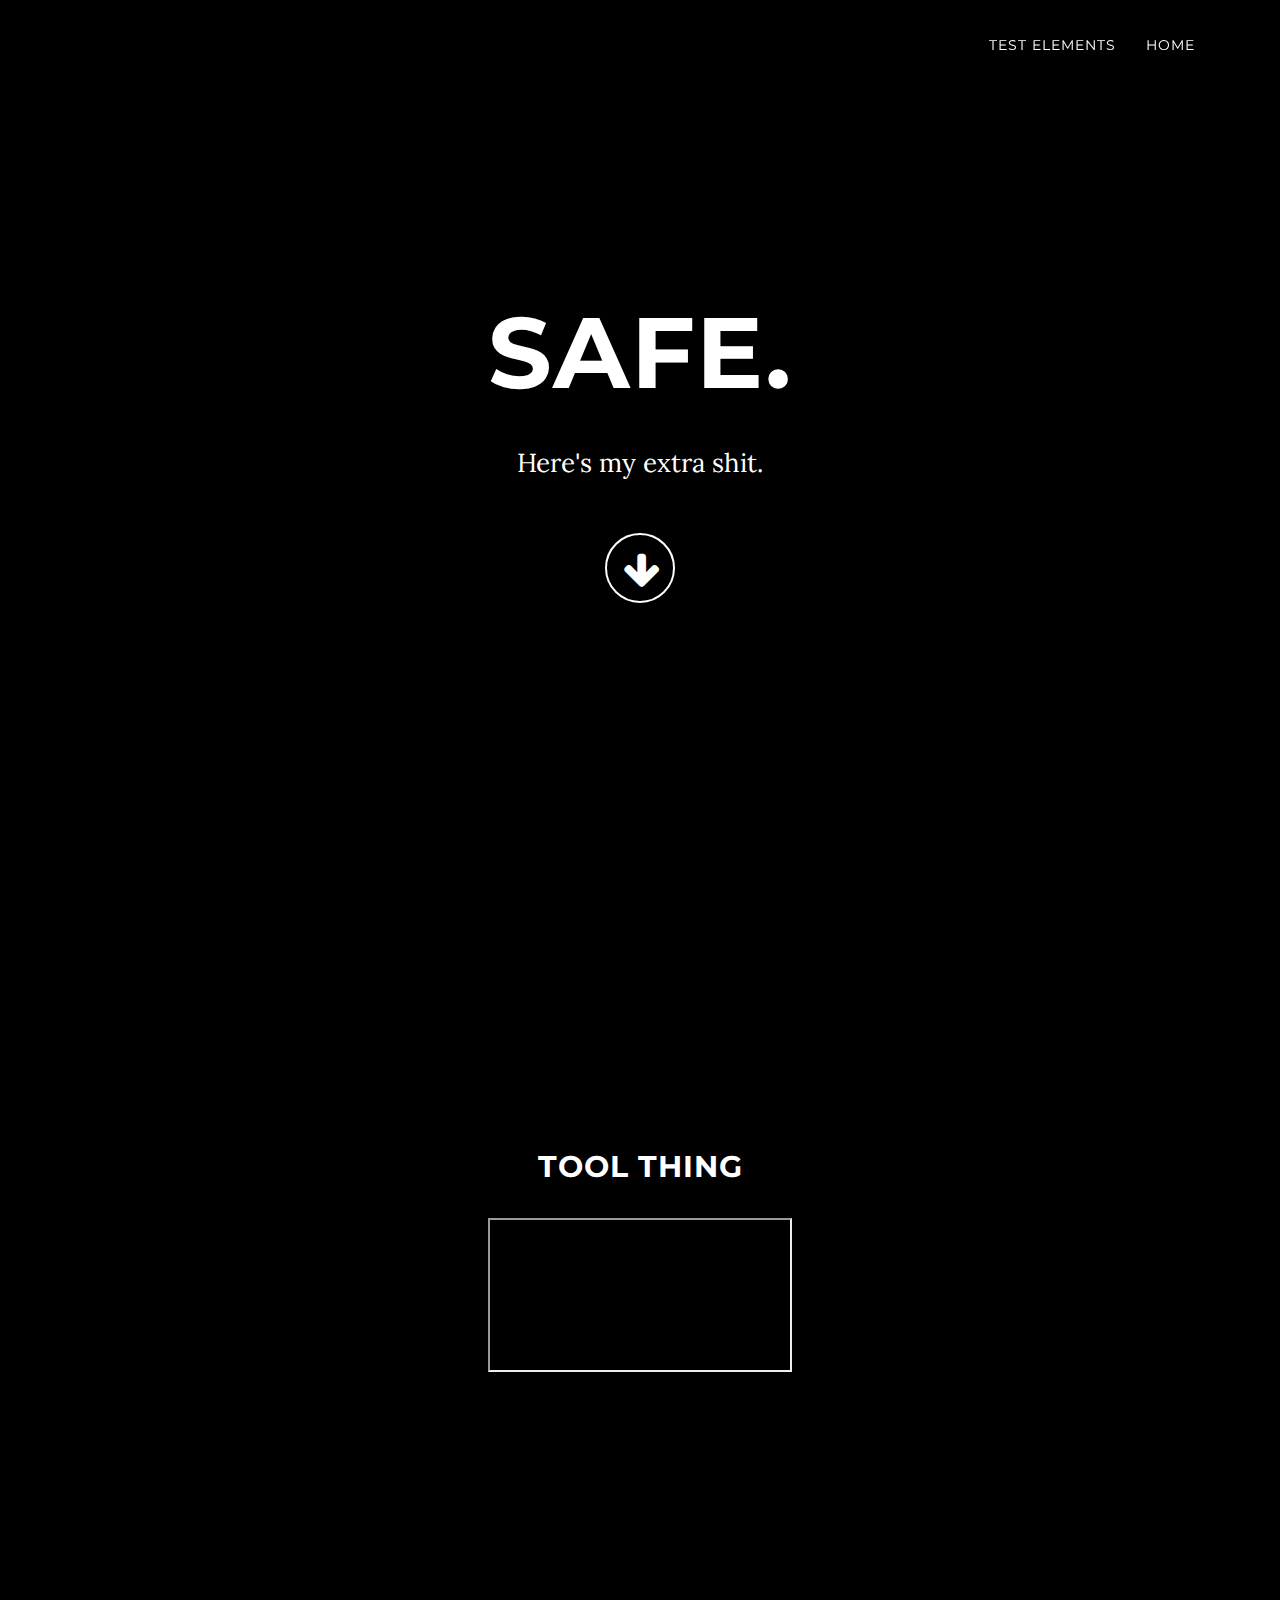
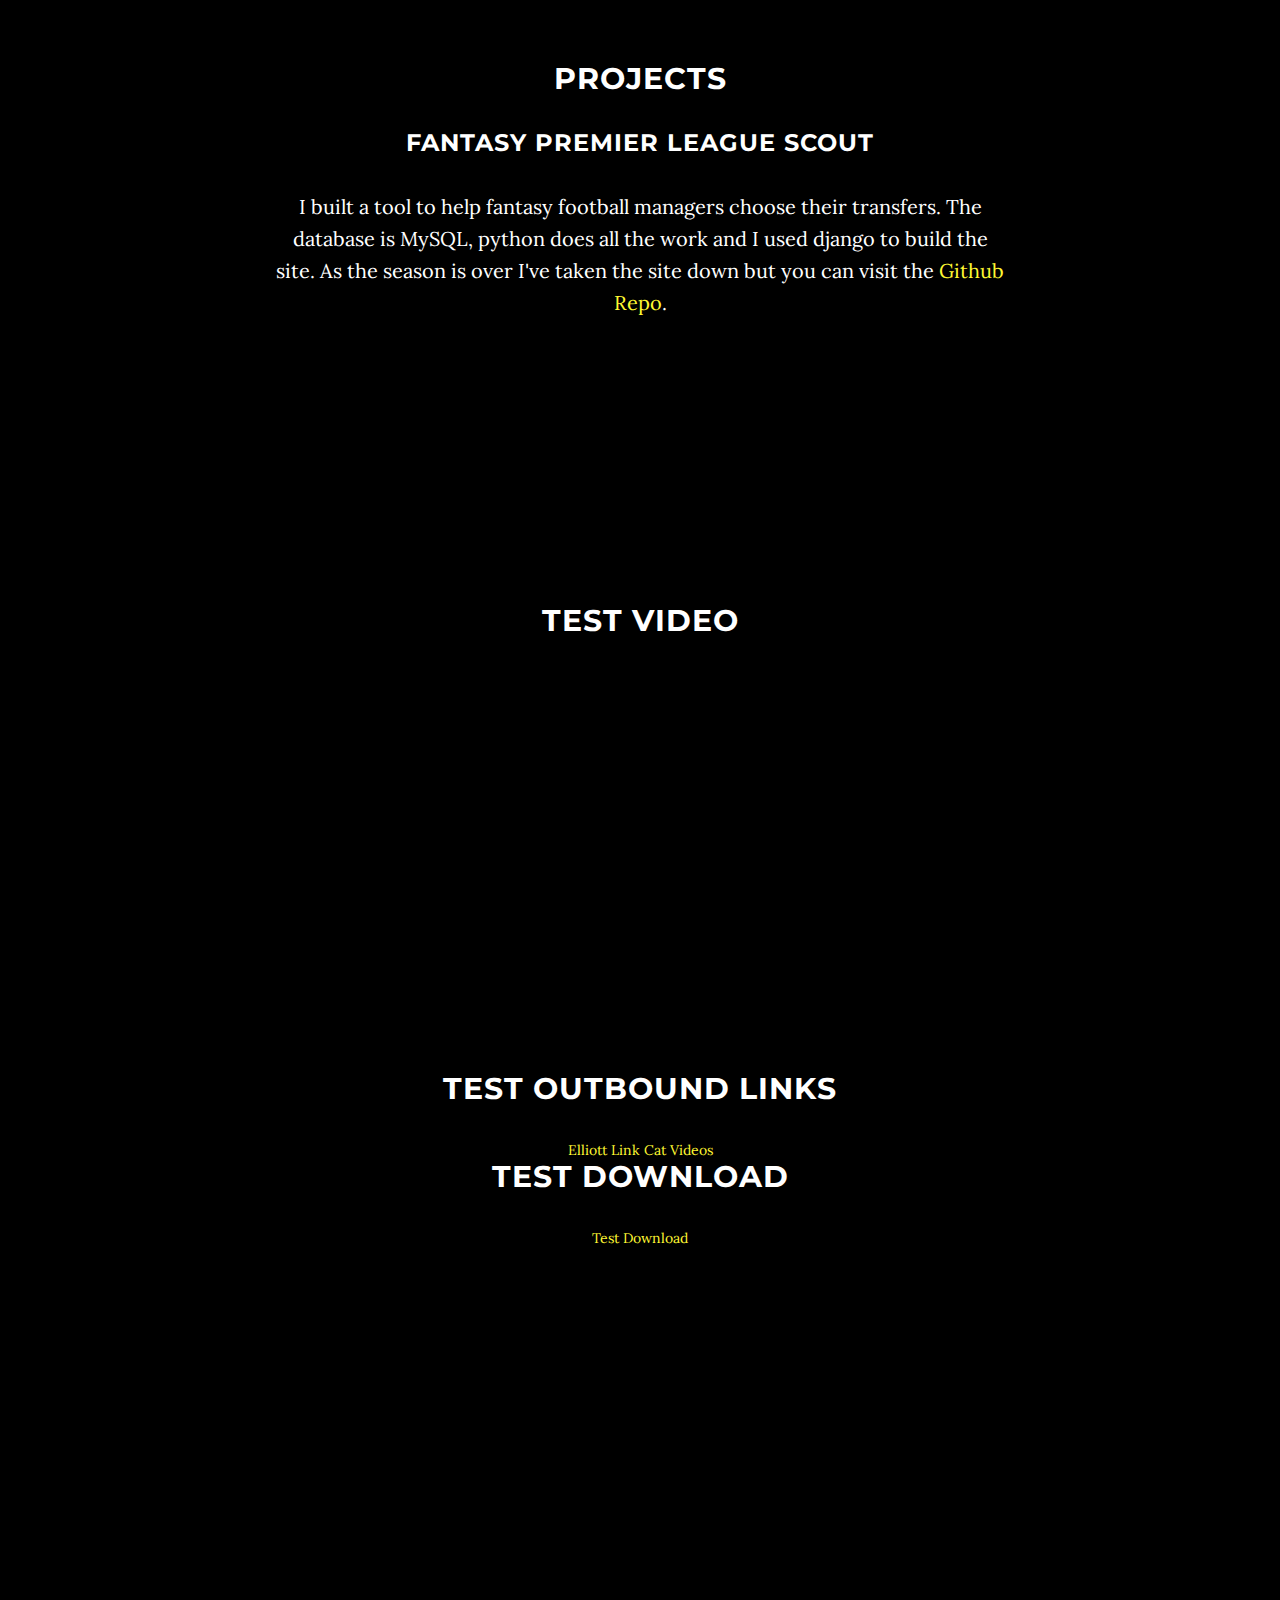
==== commit 32f5fcf5: "added iframe" ====
--- a/tool.html
+++ b/tool.html
@@ -123,6 +123,19 @@
         </div>
     </header>
 
+    <section id="tools" class="content-section text-center">
+        <div class="tool-section">
+            <div class="container">
+                <div class="col-lg-8 col-lg-offset-2">
+                    <h2>Tool Thing</h2>
+                    <iframe src="https://elliott-pagespeed.herokuapp.com"></iframe>
+
+                    </p>
+                </div>
+            </div>
+        </div>
+    </section>
+
 
     <!-- Projects Section -->
     <section id="projects" class="content-section text-center">
--- a/static/css/grayscale.css
+++ b/static/css/grayscale.css
@@ -45,7 +45,7 @@
 }
 
 a {
-    color: #42dca3;
+    color: #fff832;
     -webkit-transition: all .2s ease-in-out;
     -moz-transition: all .2s ease-in-out;
     transition: all .2s ease-in-out;
@@ -305,17 +305,17 @@
 }
 
 .btn-default {
-    border: 1px solid #42dca3;
-    color: #42dca3;
+    border: 1px solid #fff832;
+    color: #fff832;
     background-color: transparent;
 }
 
 .btn-default:hover,
 .btn-default:focus {
-    border: 1px solid #42dca3;
+    border: 1px solid #fff832;
     outline: 0;
     color: #000;
-    background-color: #42dca3;
+    background-color: #fff832;
 }
 
 ul.banner-social-buttons {
